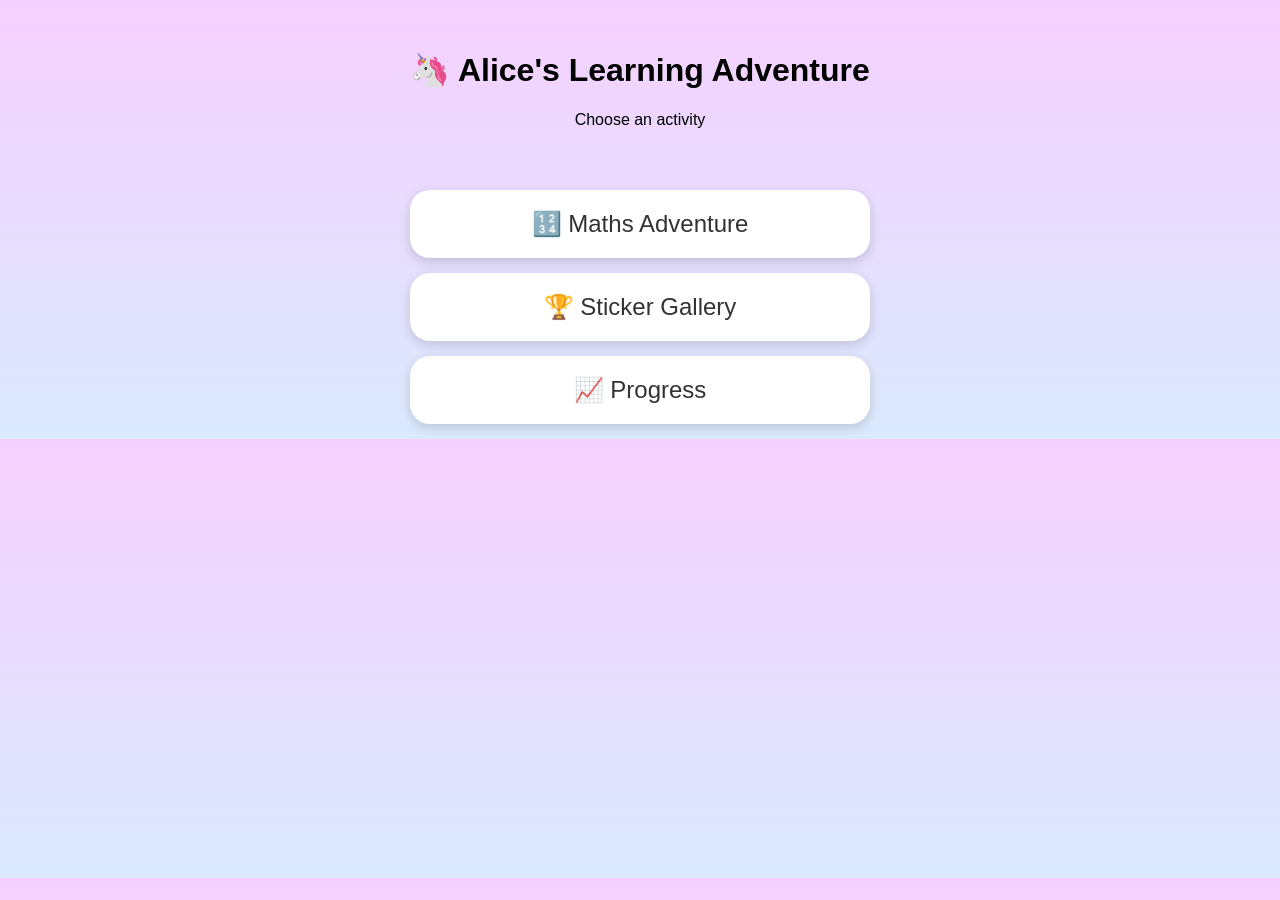
==== index.html @ 709c1cae "Add files via upload" ====
<!DOCTYPE html><html><head><meta name="viewport" content="width=device-width,initial-scale=1"><title>Alice Learning Adventure</title><style>body{font-family:Arial;margin:0;background:linear-gradient(#f5d0fe,#dbeafe);text-align:center}header{padding:30px}a.card{display:block;max-width:420px;margin:15px auto;padding:20px;background:white;border-radius:20px;text-decoration:none;color:#333;font-size:24px;box-shadow:0 4px 12px rgba(0,0,0,.15)}</style></head><body><header><h1>🦄 Alice's Learning Adventure</h1><p>Choose an activity</p></header><a class="card" href="maths.html">🔢 Maths Adventure</a><a class="card" href="stickers.html">🏆 Sticker Gallery</a><a class="card" href="progress.html">📈 Progress</a></body></html>
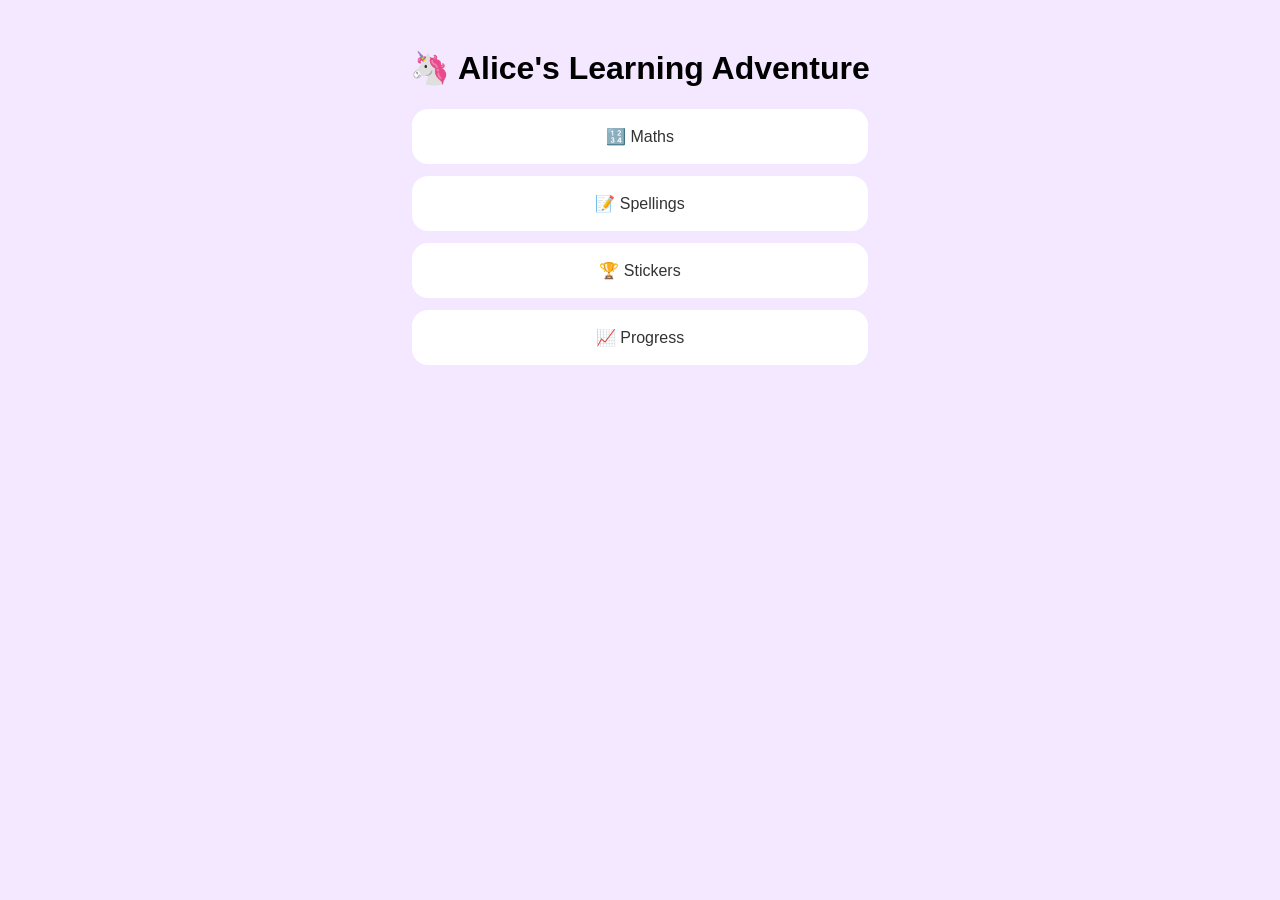
==== commit 0cc02920: "Add files via upload" ====
--- a/index.html
+++ b/index.html
@@ -1 +1 @@
-<!DOCTYPE html><html><head><meta name="viewport" content="width=device-width,initial-scale=1"><title>Alice Learning Adventure</title><style>body{font-family:Arial;margin:0;background:linear-gradient(#f5d0fe,#dbeafe);text-align:center}header{padding:30px}a.card{display:block;max-width:420px;margin:15px auto;padding:20px;background:white;border-radius:20px;text-decoration:none;color:#333;font-size:24px;box-shadow:0 4px 12px rgba(0,0,0,.15)}</style></head><body><header><h1>🦄 Alice's Learning Adventure</h1><p>Choose an activity</p></header><a class="card" href="maths.html">🔢 Maths Adventure</a><a class="card" href="stickers.html">🏆 Sticker Gallery</a><a class="card" href="progress.html">📈 Progress</a></body></html>+<!doctype html><html><head><meta name="viewport" content="width=device-width,initial-scale=1"><link rel="stylesheet" href="style.css"></head><body><h1>🦄 Alice's Learning Adventure</h1><a class="card" href="maths.html">🔢 Maths</a><a class="card" href="spellings.html">📝 Spellings</a><a class="card" href="stickers.html">🏆 Stickers</a><a class="card" href="progress.html">📈 Progress</a></body></html>
--- a/style.css
+++ b/style.css
@@ -0,0 +1 @@
+body{font-family:Arial;background:#f3e8ff;text-align:center;padding:20px}.card{display:block;max-width:420px;margin:12px auto;padding:18px;background:white;border-radius:16px;text-decoration:none;color:#333}
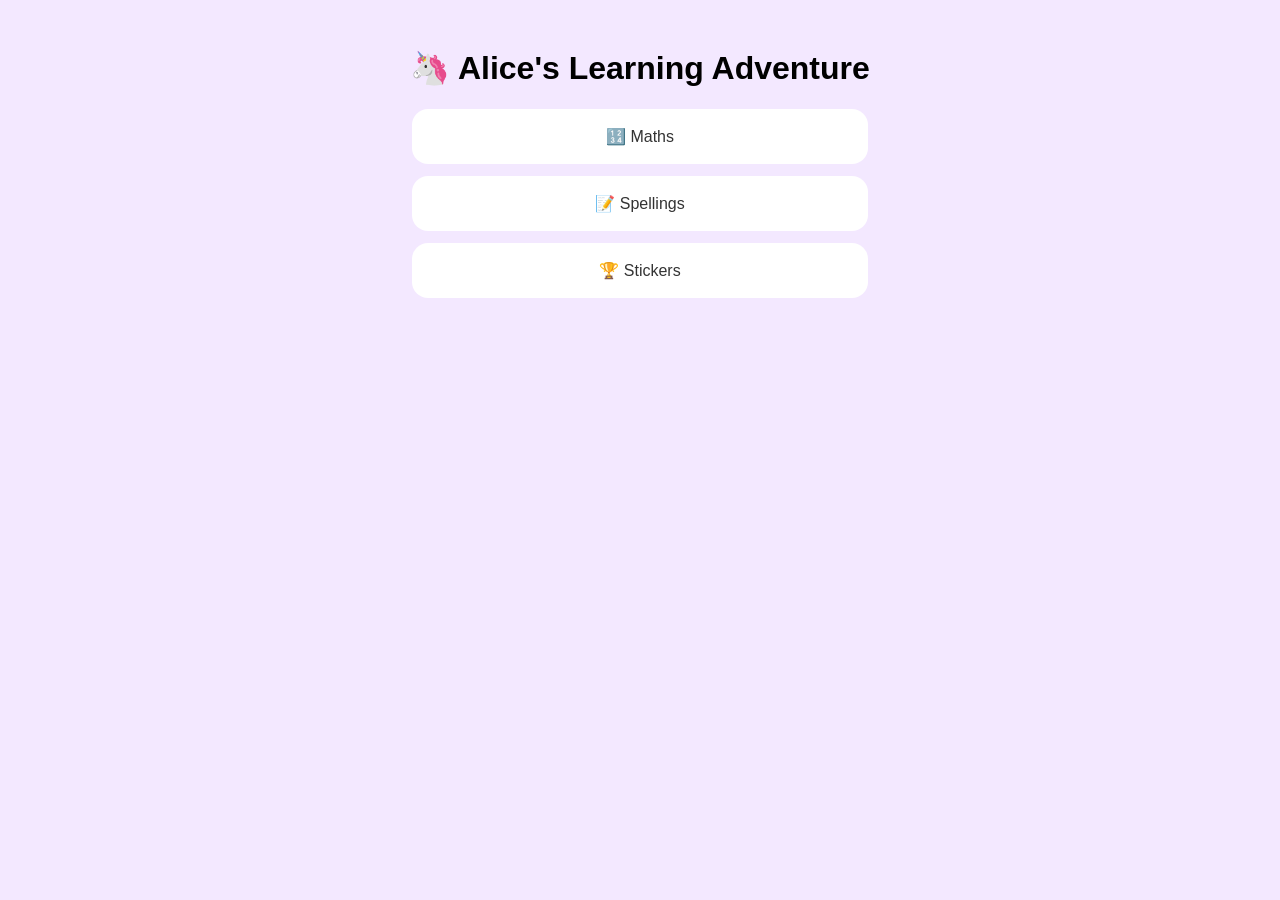
==== commit 5fefc974: "Remove Progress link from index.html Removed links to Progress page and adjusted HTML structure." ====
--- a/index.html
+++ b/index.html
@@ -1 +1 @@
-<!doctype html><html><head><meta name="viewport" content="width=device-width,initial-scale=1"><link rel="stylesheet" href="style.css"></head><body><h1>🦄 Alice's Learning Adventure</h1><a class="card" href="maths.html">🔢 Maths</a><a class="card" href="spellings.html">📝 Spellings</a><a class="card" href="stickers.html">🏆 Stickers</a><a class="card" href="progress.html">📈 Progress</a></body></html>+<!doctype html><html><head><meta name="viewport" content="width=device-width,initial-scale=1"><link rel="stylesheet" href="style.css"></head><body><h1>🦄 Alice's Learning Adventure</h1><a class="card" href="maths.html">🔢 Maths</a><a class="card" href="spellings.html">📝 Spellings</a><a class="card" href="stickers.html">🏆 Stickers</a></body></html>
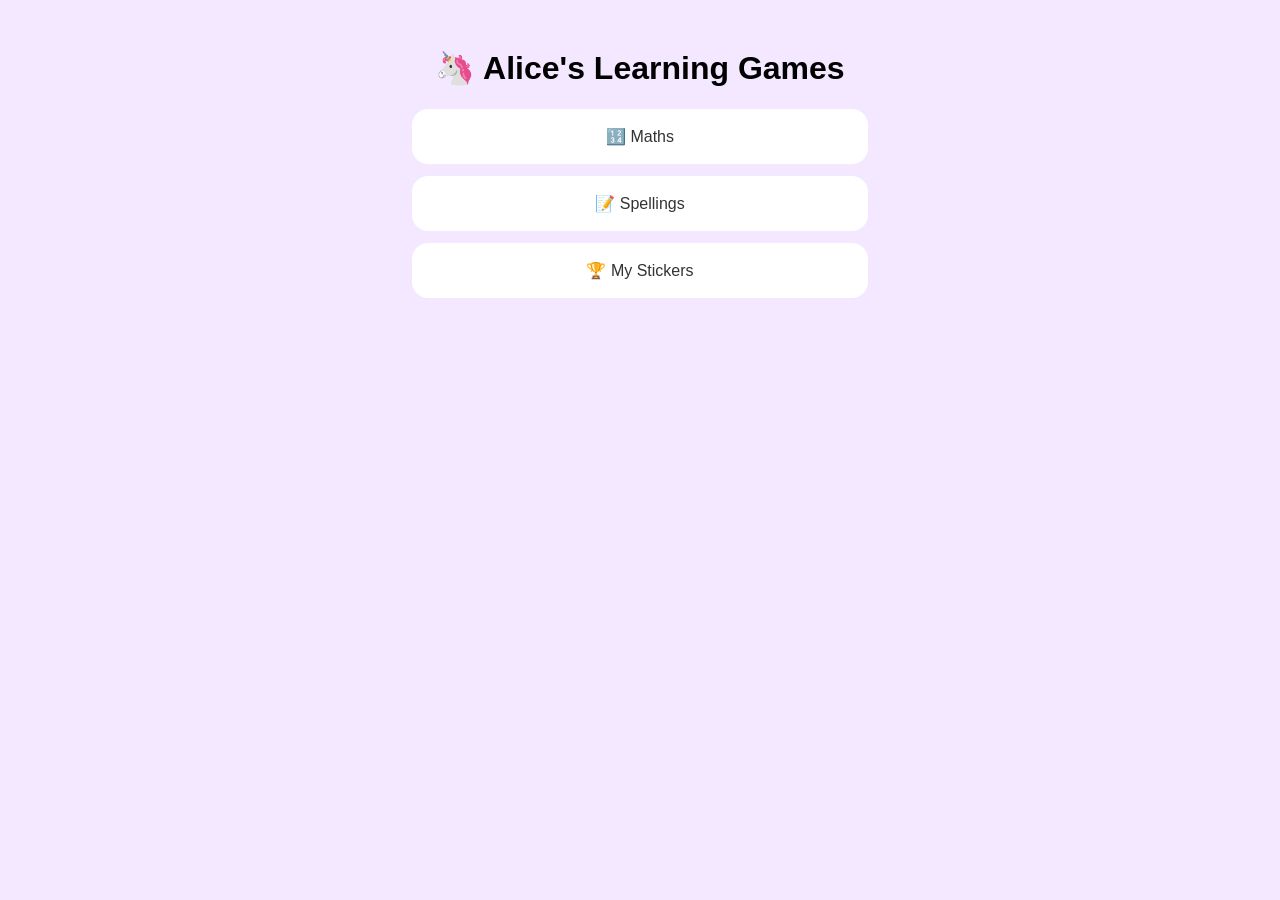
==== commit af6b3b44: "Update page title and link text in index.html" ====
--- a/index.html
+++ b/index.html
@@ -1 +1 @@
-<!doctype html><html><head><meta name="viewport" content="width=device-width,initial-scale=1"><link rel="stylesheet" href="style.css"></head><body><h1>🦄 Alice's Learning Adventure</h1><a class="card" href="maths.html">🔢 Maths</a><a class="card" href="spellings.html">📝 Spellings</a><a class="card" href="stickers.html">🏆 Stickers</a></body></html>
+<!doctype html><html><head><meta name="viewport" content="width=device-width,initial-scale=1"><link rel="stylesheet" href="style.css"></head><body><h1>🦄 Alice's Learning Games</h1><a class="card" href="maths.html">🔢 Maths</a><a class="card" href="spellings.html">📝 Spellings</a><a class="card" href="stickers.html">🏆 My Stickers</a></body></html>
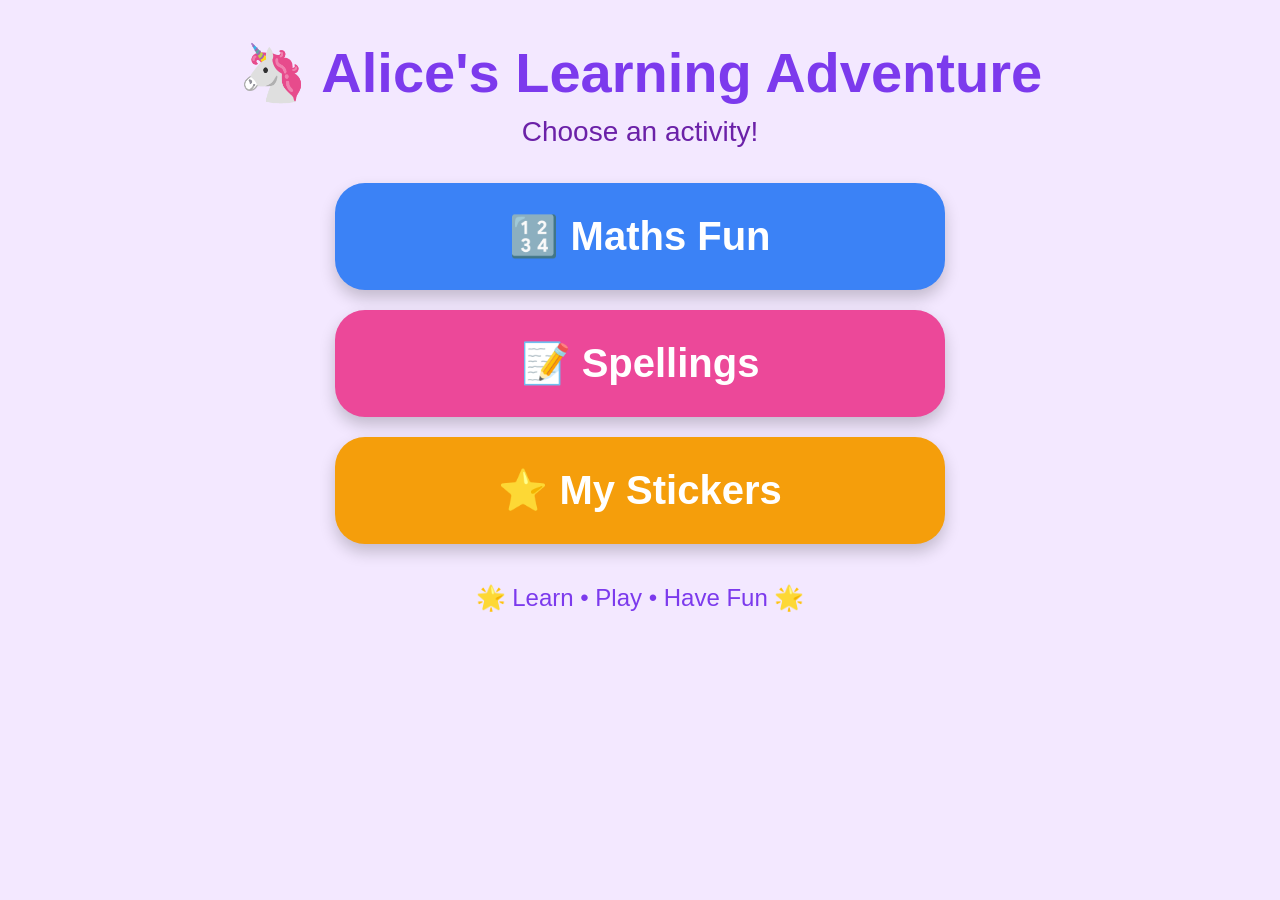
==== commit 10bb9c04: "Refactor index.html for improved layout and design Updated the HTML structure and styles for the lea" ====
--- a/index.html
+++ b/index.html
@@ -1 +1,117 @@
-<!doctype html><html><head><meta name="viewport" content="width=device-width,initial-scale=1"><link rel="stylesheet" href="style.css"></head><body><h1>🦄 Alice's Learning Games</h1><a class="card" href="maths.html">🔢 Maths</a><a class="card" href="spellings.html">📝 Spellings</a><a class="card" href="stickers.html">🏆 My Stickers</a></body></html>
+<!DOCTYPE html>
+<html lang="en">
+
+<head>
+<meta charset="UTF-8">
+<meta name="viewport" content="width=device-width, initial-scale=1">
+
+<title>Alice's Learning Adventure</title>
+
+<style>
+
+body{
+    margin:0;
+    padding:20px;
+
+    background:#f3e8ff;
+
+    text-align:center;
+
+    font-family:
+        "Comic Sans MS",
+        "Trebuchet MS",
+        sans-serif;
+}
+
+h1{
+    font-size:56px;
+    color:#7c3aed;
+    margin-top:20px;
+    margin-bottom:10px;
+}
+
+.subtitle{
+    font-size:28px;
+    color:#6b21a8;
+    margin-bottom:35px;
+}
+
+.card{
+
+    display:block;
+
+    max-width:550px;
+
+    margin:20px auto;
+
+    padding:30px;
+
+    border-radius:30px;
+
+    text-decoration:none;
+
+    font-size:40px;
+
+    font-weight:bold;
+
+    color:white;
+
+    box-shadow:
+        0 8px 16px rgba(0,0,0,0.2);
+
+    transition:transform 0.2s;
+}
+
+.card:active{
+    transform:scale(0.97);
+}
+
+.maths{
+    background:#3b82f6;
+}
+
+.spellings{
+    background:#ec4899;
+}
+
+.stickers{
+    background:#f59e0b;
+}
+
+.footer{
+    margin-top:40px;
+    font-size:24px;
+    color:#7c3aed;
+}
+
+</style>
+
+</head>
+
+<body>
+
+<h1>🦄 Alice's Learning Adventure</h1>
+
+<div class="subtitle">
+Choose an activity!
+</div>
+
+<a href="maths.html" class="card maths">
+🔢 Maths Fun
+</a>
+
+<a href="spellings.html" class="card spellings">
+📝 Spellings
+</a>
+
+<a href="stickers.html" class="card stickers">
+⭐ My Stickers
+</a>
+
+<div class="footer">
+🌟 Learn • Play • Have Fun 🌟
+</div>
+
+</body>
+
+</html>
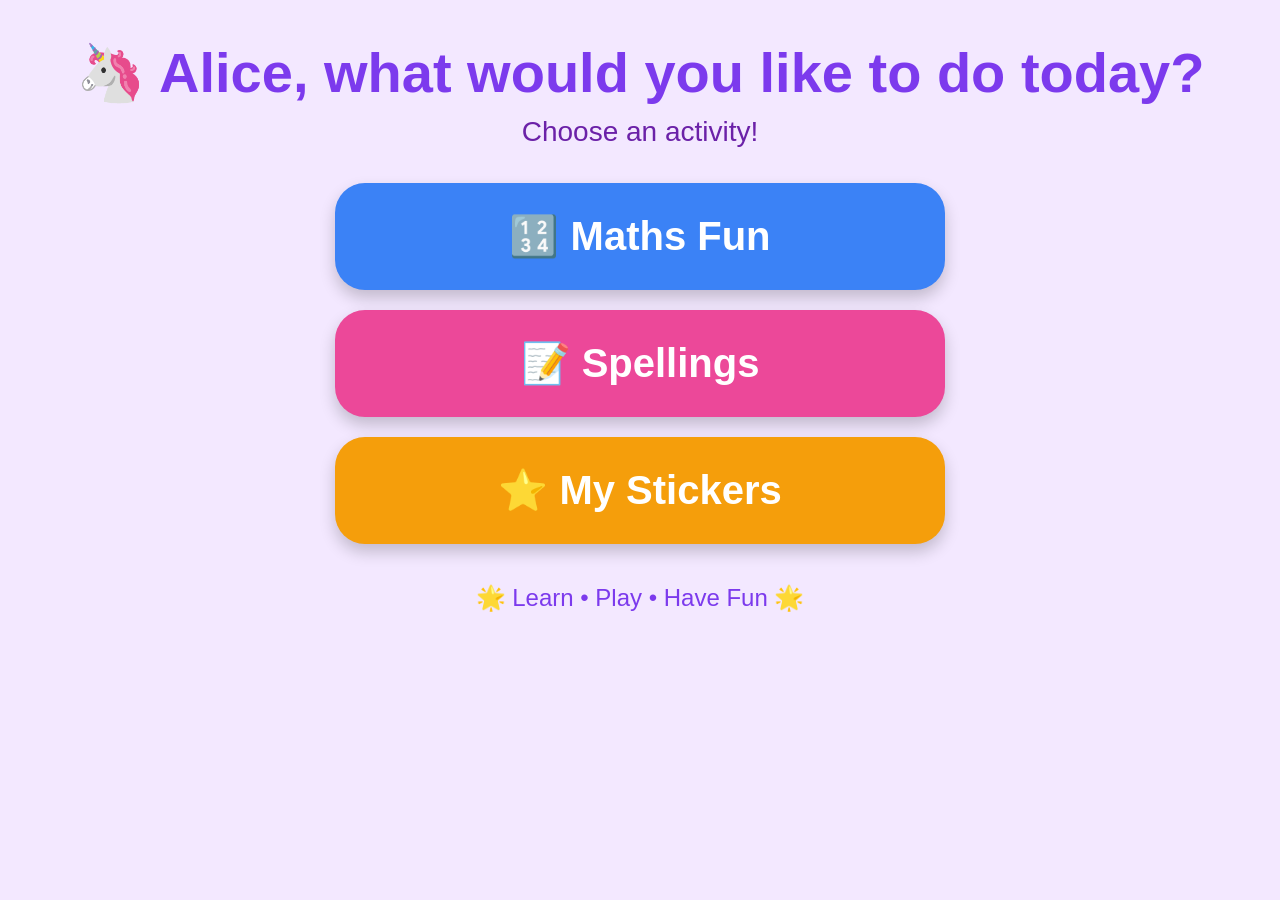
==== commit e014f6ba: "Update title and heading in index.html" ====
--- a/index.html
+++ b/index.html
@@ -5,7 +5,7 @@
 <meta charset="UTF-8">
 <meta name="viewport" content="width=device-width, initial-scale=1">
 
-<title>Alice's Learning Adventure</title>
+<title>Alice, what would you like to do today?</title>
 
 <style>
 
@@ -90,7 +90,7 @@
 
 <body>
 
-<h1>🦄 Alice's Learning Adventure</h1>
+<h1>🦄 Alice, what would you like to do today?</h1>
 
 <div class="subtitle">
 Choose an activity!
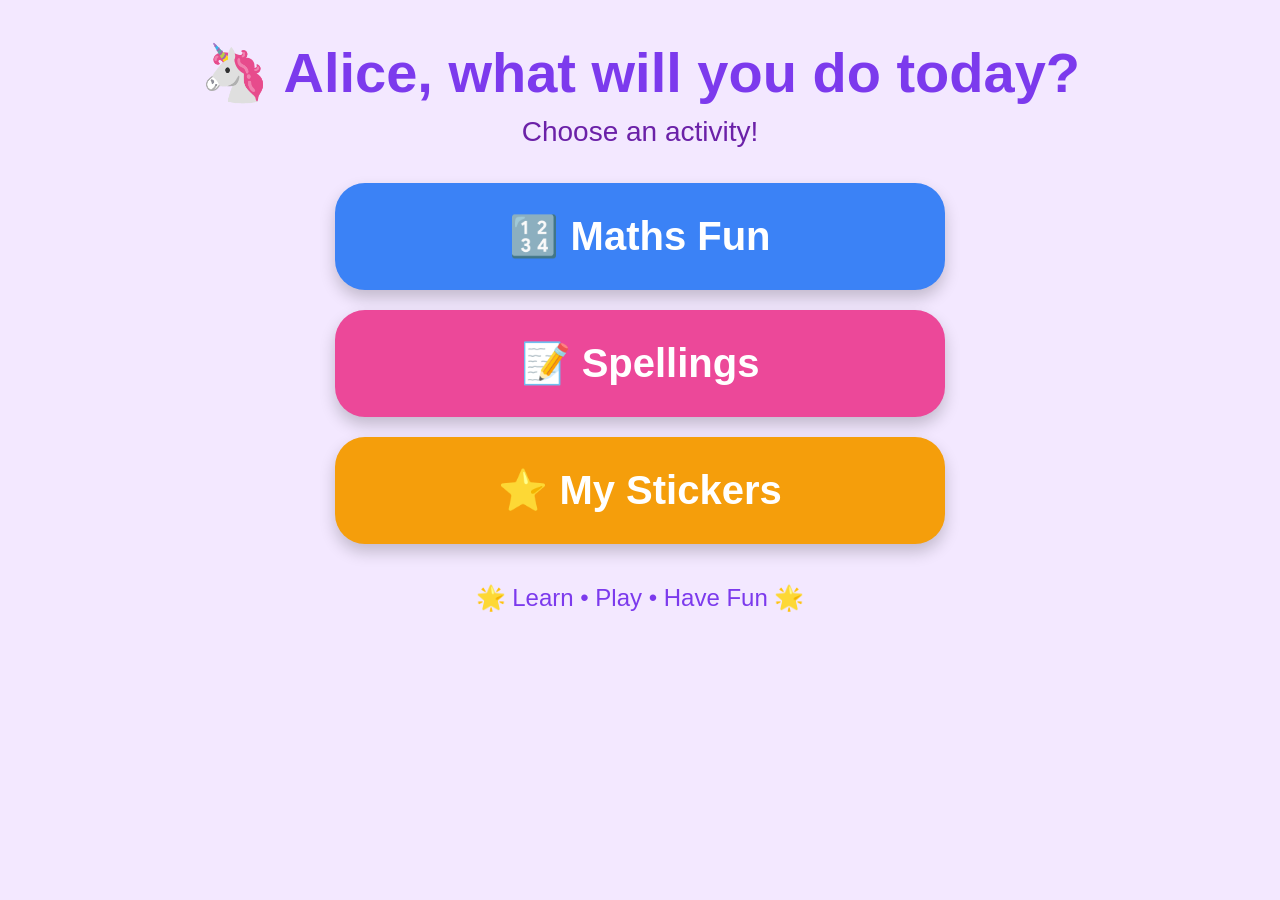
==== commit 9a63e4bc: "Fix title and heading text in index.html" ====
--- a/index.html
+++ b/index.html
@@ -5,7 +5,7 @@
 <meta charset="UTF-8">
 <meta name="viewport" content="width=device-width, initial-scale=1">
 
-<title>Alice, what would you like to do today?</title>
+<title>Alice's Fun Games</title>
 
 <style>
 
@@ -90,7 +90,7 @@
 
 <body>
 
-<h1>🦄 Alice, what would you like to do today?</h1>
+<h1>🦄 Alice, what will you do today?</h1>
 
 <div class="subtitle">
 Choose an activity!
